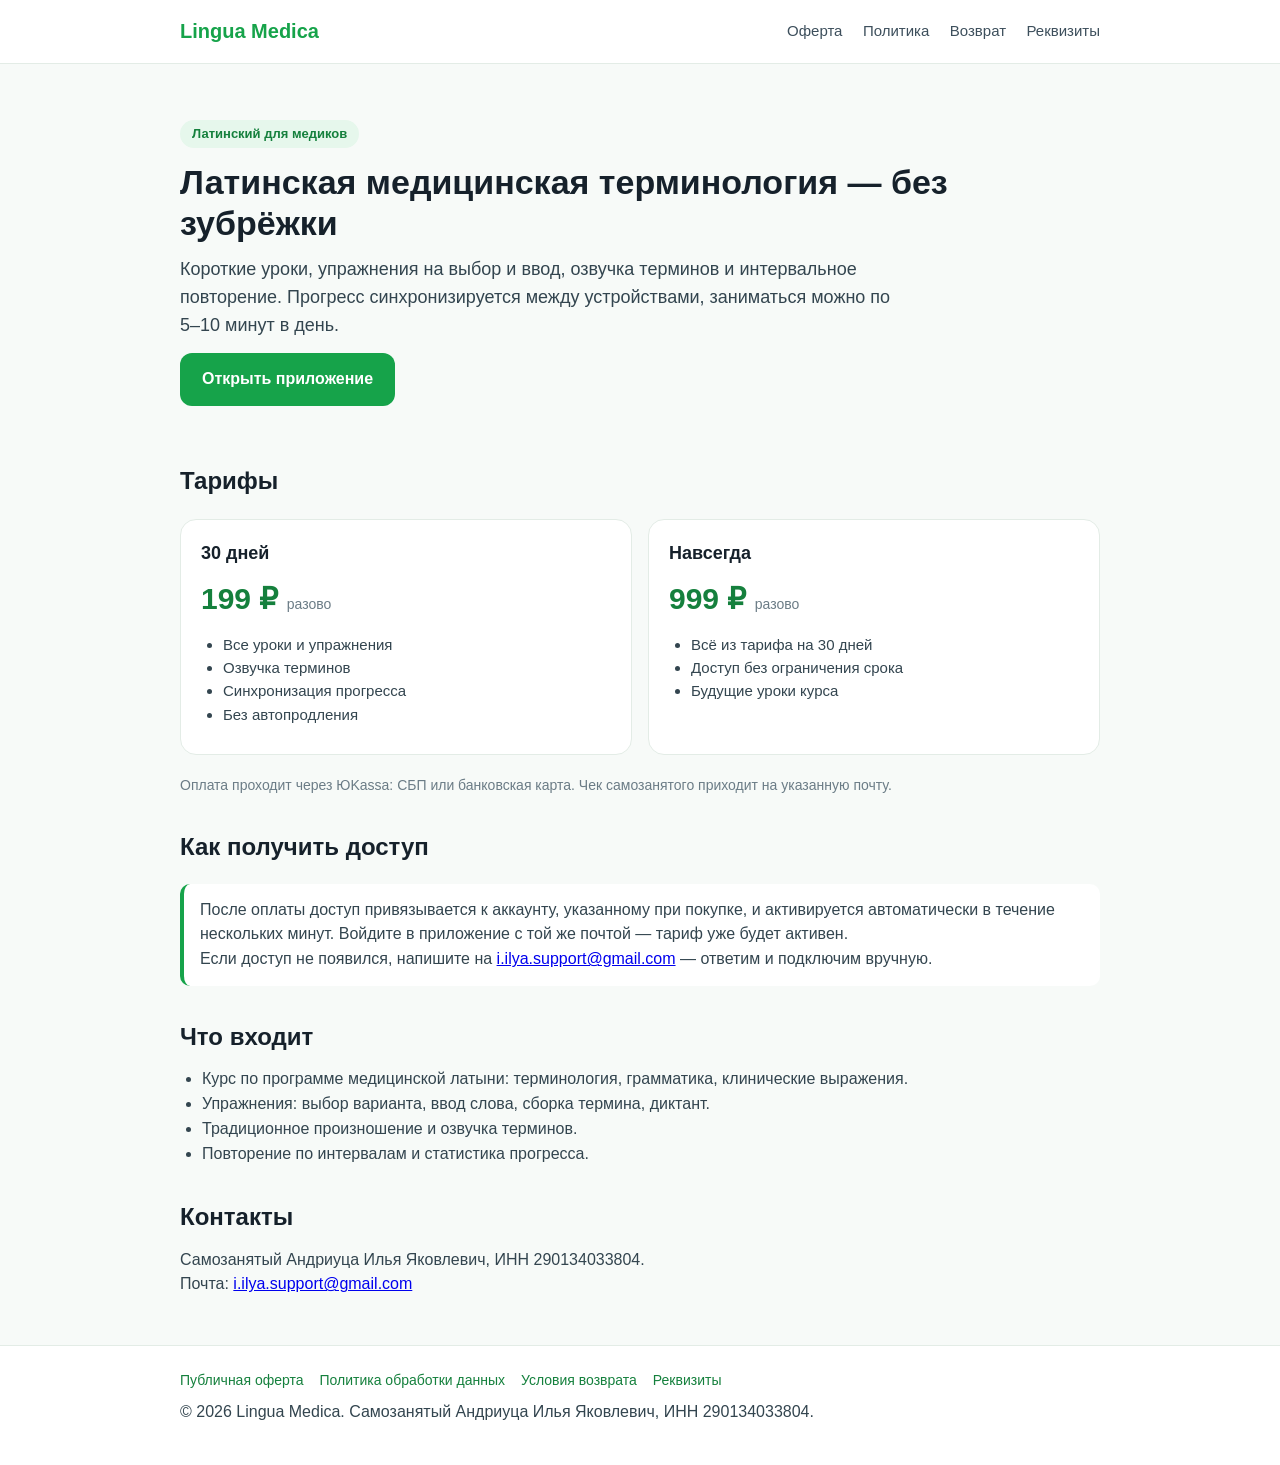
==== index.html @ 958d61e9 "Lingua Medica site for YooKassa" ====
<!doctype html>
<html lang="ru">
<head>
  <meta charset="utf-8" />
  <meta name="viewport" content="width=device-width, initial-scale=1" />
  <title>Lingua Medica — тренажёр латинской медицинской терминологии</title>
  <meta name="description" content="Онлайн-тренажёр латинской медицинской терминологии: уроки, упражнения, озвучка и повторение. Доступ на 30 дней — 199 ₽, навсегда — 999 ₽." />
  <link rel="stylesheet" href="/styles.css" />
</head>
<body>
<header>
  <div class="wrap">
    <a class="logo" href="/">Lingua Medica</a>
    <nav>
      <a href="/offer.html">Оферта</a>
      <a href="/privacy.html">Политика</a>
      <a href="/refund.html">Возврат</a>
      <a href="/requisites.html">Реквизиты</a>
    </nav>
  </div>
</header>

<main class="wrap">
  <section class="hero">
    <span class="badge">Латинский для медиков</span>
    <h1>Латинская медицинская терминология — без зубрёжки</h1>
    <p>Короткие уроки, упражнения на выбор и ввод, озвучка терминов и интервальное повторение.
       Прогресс синхронизируется между устройствами, заниматься можно по 5–10 минут в день.</p>
    <a class="btn" href="https://lingua-medica-web.onrender.com">Открыть приложение</a>
  </section>

  <h2>Тарифы</h2>
  <div class="cards">
    <div class="card">
      <h3>30 дней</h3>
      <div class="price">199 ₽ <small>разово</small></div>
      <ul>
        <li>Все уроки и упражнения</li>
        <li>Озвучка терминов</li>
        <li>Синхронизация прогресса</li>
        <li>Без автопродления</li>
      </ul>
    </div>
    <div class="card">
      <h3>Навсегда</h3>
      <div class="price">999 ₽ <small>разово</small></div>
      <ul>
        <li>Всё из тарифа на 30 дней</li>
        <li>Доступ без ограничения срока</li>
        <li>Будущие уроки курса</li>
      </ul>
    </div>
  </div>
  <p class="muted">Оплата проходит через ЮKassa: СБП или банковская карта. Чек самозанятого приходит на указанную почту.</p>

  <h2>Как получить доступ</h2>
  <div class="note">
    <p>После оплаты доступ привязывается к аккаунту, указанному при покупке, и активируется автоматически
       в течение нескольких минут. Войдите в приложение с той же почтой — тариф уже будет активен.</p>
    <p>Если доступ не появился, напишите на <a href="mailto:i.ilya.support@gmail.com">i.ilya.support@gmail.com</a> — ответим и подключим вручную.</p>
  </div>

  <h2>Что входит</h2>
  <ul>
    <li>Курс по программе медицинской латыни: терминология, грамматика, клинические выражения.</li>
    <li>Упражнения: выбор варианта, ввод слова, сборка термина, диктант.</li>
    <li>Традиционное произношение и озвучка терминов.</li>
    <li>Повторение по интервалам и статистика прогресса.</li>
  </ul>

  <h2>Контакты</h2>
  <p>Самозанятый Андриуца Илья Яковлевич, ИНН 290134033804.</p>
  <p>Почта: <a href="mailto:i.ilya.support@gmail.com">i.ilya.support@gmail.com</a></p>
</main>

<footer>
  <div class="wrap">
    <div class="links">
      <a href="/offer.html">Публичная оферта</a>
      <a href="/privacy.html">Политика обработки данных</a>
      <a href="/refund.html">Условия возврата</a>
      <a href="/requisites.html">Реквизиты</a>
    </div>
    <p>© 2026 Lingua Medica. Самозанятый Андриуца Илья Яковлевич, ИНН 290134033804.</p>
  </div>
</footer>
</body>
</html>
---- styles.css ----
* { box-sizing: border-box; margin: 0; padding: 0; }
body {
  font-family: -apple-system, BlinkMacSystemFont, "Segoe UI", Roboto, sans-serif;
  color: #16212b;
  background: #f7faf8;
  line-height: 1.55;
}
.wrap { max-width: 960px; margin: 0 auto; padding: 0 20px; }
header {
  background: #fff;
  border-bottom: 1px solid #e3ece6;
  padding: 16px 0;
}
header .wrap { display: flex; align-items: center; justify-content: space-between; gap: 16px; flex-wrap: wrap; }
.logo { font-weight: 800; font-size: 20px; color: #16a34a; text-decoration: none; }
nav a { color: #3d4f5c; text-decoration: none; margin-left: 16px; font-size: 15px; }
nav a:hover { color: #16a34a; }
h1 { font-size: 34px; line-height: 1.2; margin-bottom: 12px; }
h2 { font-size: 24px; margin: 32px 0 12px; }
h3 { font-size: 18px; margin: 20px 0 8px; }
p, li { font-size: 16px; color: #33454f; }
ul { padding-left: 22px; margin: 8px 0; }
.hero { padding: 56px 0 24px; }
.hero p { font-size: 18px; max-width: 720px; }
.badge { display: inline-block; background: #e6f7ec; color: #15803d; border-radius: 999px; padding: 4px 12px; font-size: 13px; font-weight: 600; margin-bottom: 14px; }
.cards { display: grid; grid-template-columns: repeat(auto-fit, minmax(260px, 1fr)); gap: 16px; margin: 20px 0; }
.card { background: #fff; border: 1px solid #e3ece6; border-radius: 16px; padding: 20px; }
.card h3 { margin-top: 0; }
.price { font-size: 30px; font-weight: 800; color: #15803d; margin: 8px 0 2px; }
.price small { font-size: 14px; color: #6b7c86; font-weight: 500; }
.card ul { margin-top: 10px; }
.card li { font-size: 15px; }
.note { background: #fff; border-left: 4px solid #16a34a; border-radius: 10px; padding: 14px 16px; margin: 18px 0; }
footer { border-top: 1px solid #e3ece6; margin-top: 48px; padding: 24px 0 40px; color: #6b7c86; font-size: 14px; background: #fff; }
footer a { color: #15803d; text-decoration: none; }
footer .links { display: flex; gap: 16px; flex-wrap: wrap; margin-bottom: 8px; }
.legal { background: #fff; border-radius: 16px; padding: 28px; margin: 24px 0; border: 1px solid #e3ece6; }
.legal p { margin: 10px 0; }
.legal li { margin: 6px 0; }
.muted { color: #6b7c86; font-size: 14px; }
a.btn {
  display: inline-block; background: #16a34a; color: #fff; text-decoration: none;
  padding: 14px 22px; border-radius: 12px; font-weight: 700; margin-top: 14px;
}
a.btn:hover { background: #15803d; }
@media (max-width: 640px) { h1 { font-size: 27px; } header nav a { margin-left: 10px; font-size: 14px; } }
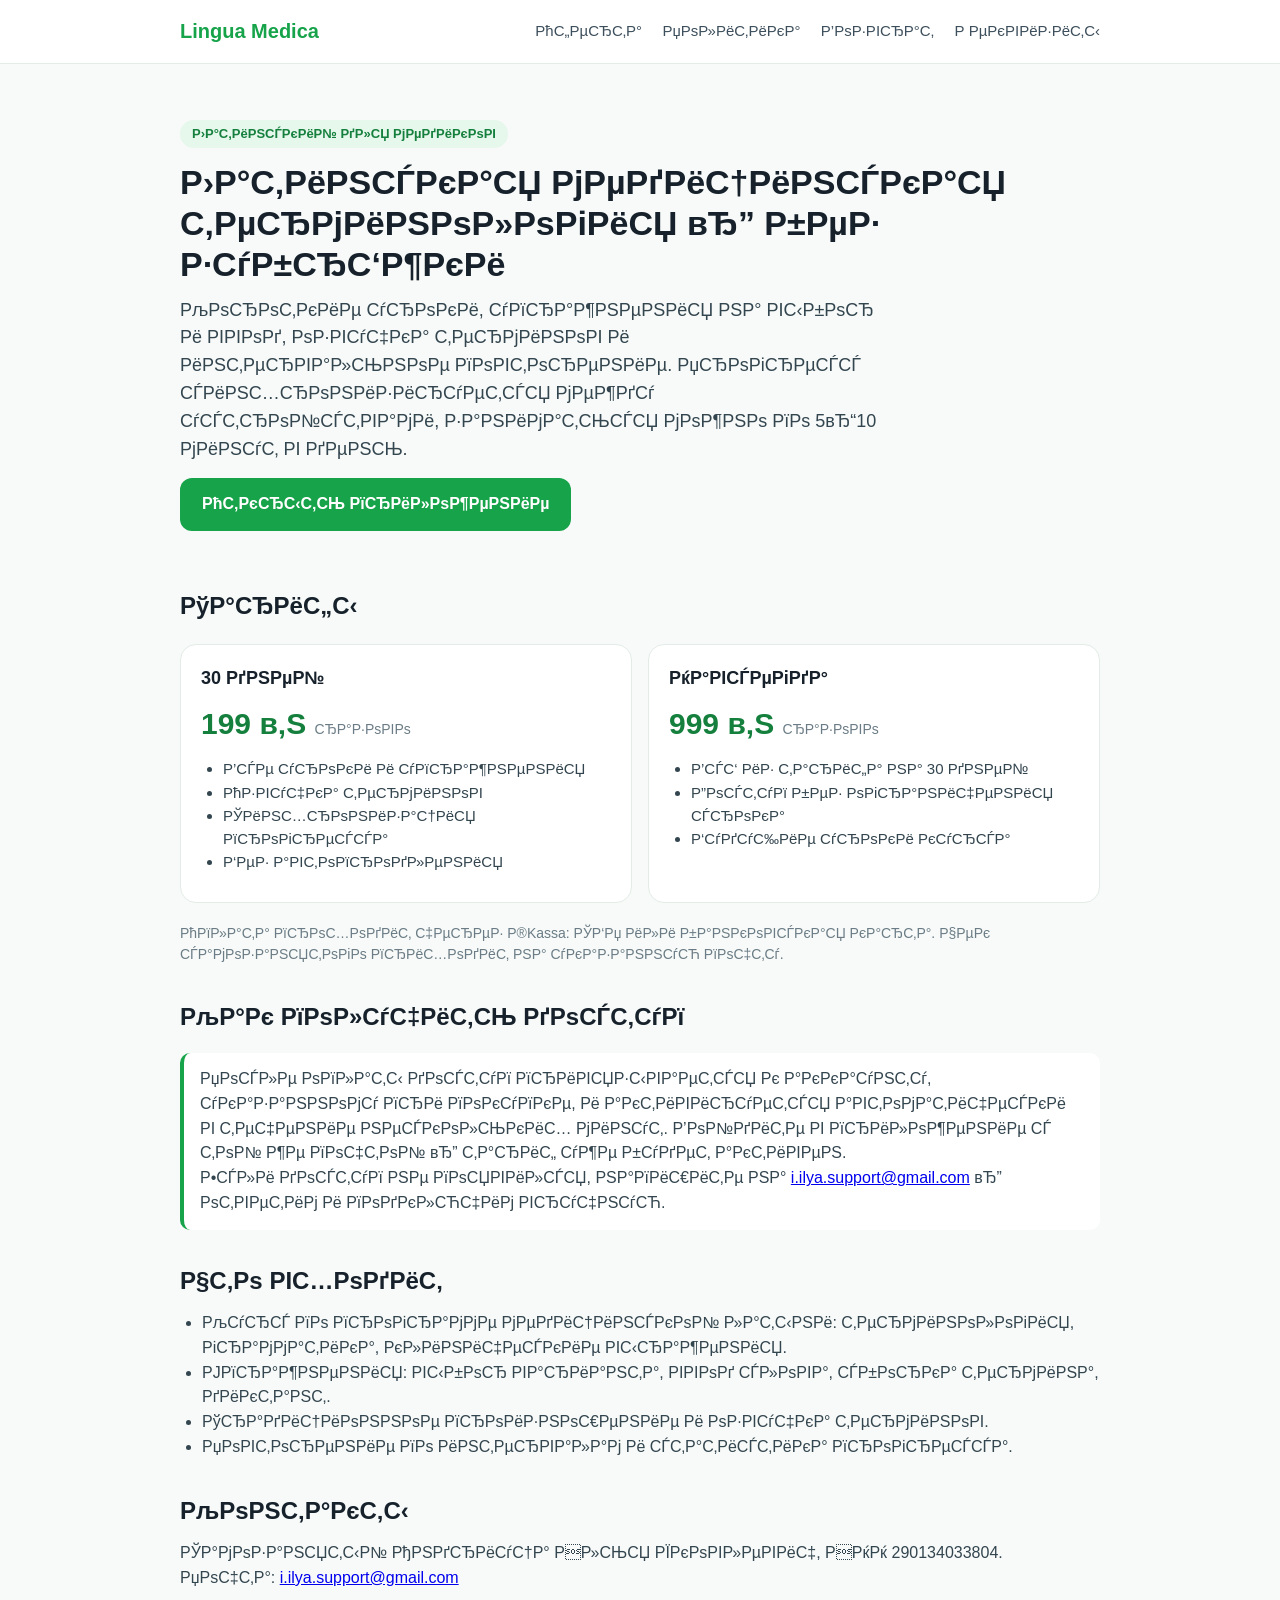
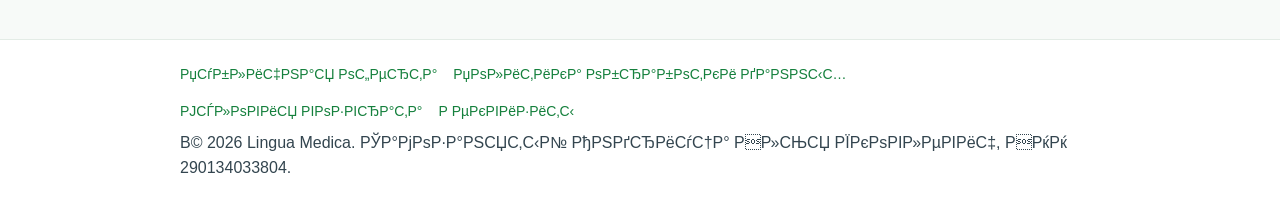
==== commit 951f45b8: "Relative links for GitHub Pages" ====
--- a/index.html
+++ b/index.html
@@ -1,88 +1,89 @@
-<!doctype html>
+﻿<!doctype html>
 <html lang="ru">
 <head>
   <meta charset="utf-8" />
   <meta name="viewport" content="width=device-width, initial-scale=1" />
-  <title>Lingua Medica — тренажёр латинской медицинской терминологии</title>
-  <meta name="description" content="Онлайн-тренажёр латинской медицинской терминологии: уроки, упражнения, озвучка и повторение. Доступ на 30 дней — 199 ₽, навсегда — 999 ₽." />
-  <link rel="stylesheet" href="/styles.css" />
+  <title>Lingua Medica вЂ” С‚СЂРµРЅР°Р¶С‘СЂ Р»Р°С‚РёРЅСЃРєРѕР№ РјРµРґРёС†РёРЅСЃРєРѕР№ С‚РµСЂРјРёРЅРѕР»РѕРіРёРё</title>
+  <meta name="description" content="РћРЅР»Р°Р№РЅ-С‚СЂРµРЅР°Р¶С‘СЂ Р»Р°С‚РёРЅСЃРєРѕР№ РјРµРґРёС†РёРЅСЃРєРѕР№ С‚РµСЂРјРёРЅРѕР»РѕРіРёРё: СѓСЂРѕРєРё, СѓРїСЂР°Р¶РЅРµРЅРёСЏ, РѕР·РІСѓС‡РєР° Рё РїРѕРІС‚РѕСЂРµРЅРёРµ. Р”РѕСЃС‚СѓРї РЅР° 30 РґРЅРµР№ вЂ” 199 в‚Ѕ, РЅР°РІСЃРµРіРґР° вЂ” 999 в‚Ѕ." />
+  <link rel="stylesheet" href="styles.css" />
 </head>
 <body>
 <header>
   <div class="wrap">
-    <a class="logo" href="/">Lingua Medica</a>
+    <a class="logo" href="index.html">Lingua Medica</a>
     <nav>
-      <a href="/offer.html">Оферта</a>
-      <a href="/privacy.html">Политика</a>
-      <a href="/refund.html">Возврат</a>
-      <a href="/requisites.html">Реквизиты</a>
+      <a href="offer.html">РћС„РµСЂС‚Р°</a>
+      <a href="privacy.html">РџРѕР»РёС‚РёРєР°</a>
+      <a href="refund.html">Р’РѕР·РІСЂР°С‚</a>
+      <a href="requisites.html">Р РµРєРІРёР·РёС‚С‹</a>
     </nav>
   </div>
 </header>
 
 <main class="wrap">
   <section class="hero">
-    <span class="badge">Латинский для медиков</span>
-    <h1>Латинская медицинская терминология — без зубрёжки</h1>
-    <p>Короткие уроки, упражнения на выбор и ввод, озвучка терминов и интервальное повторение.
-       Прогресс синхронизируется между устройствами, заниматься можно по 5–10 минут в день.</p>
-    <a class="btn" href="https://lingua-medica-web.onrender.com">Открыть приложение</a>
+    <span class="badge">Р›Р°С‚РёРЅСЃРєРёР№ РґР»СЏ РјРµРґРёРєРѕРІ</span>
+    <h1>Р›Р°С‚РёРЅСЃРєР°СЏ РјРµРґРёС†РёРЅСЃРєР°СЏ С‚РµСЂРјРёРЅРѕР»РѕРіРёСЏ вЂ” Р±РµР· Р·СѓР±СЂС‘Р¶РєРё</h1>
+    <p>РљРѕСЂРѕС‚РєРёРµ СѓСЂРѕРєРё, СѓРїСЂР°Р¶РЅРµРЅРёСЏ РЅР° РІС‹Р±РѕСЂ Рё РІРІРѕРґ, РѕР·РІСѓС‡РєР° С‚РµСЂРјРёРЅРѕРІ Рё РёРЅС‚РµСЂРІР°Р»СЊРЅРѕРµ РїРѕРІС‚РѕСЂРµРЅРёРµ.
+       РџСЂРѕРіСЂРµСЃСЃ СЃРёРЅС…СЂРѕРЅРёР·РёСЂСѓРµС‚СЃСЏ РјРµР¶РґСѓ СѓСЃС‚СЂРѕР№СЃС‚РІР°РјРё, Р·Р°РЅРёРјР°С‚СЊСЃСЏ РјРѕР¶РЅРѕ РїРѕ 5вЂ“10 РјРёРЅСѓС‚ РІ РґРµРЅСЊ.</p>
+    <a class="btn" href="https://lingua-medica-web.onrender.com">РћС‚РєСЂС‹С‚СЊ РїСЂРёР»РѕР¶РµРЅРёРµ</a>
   </section>
 
-  <h2>Тарифы</h2>
+  <h2>РўР°СЂРёС„С‹</h2>
   <div class="cards">
     <div class="card">
-      <h3>30 дней</h3>
-      <div class="price">199 ₽ <small>разово</small></div>
+      <h3>30 РґРЅРµР№</h3>
+      <div class="price">199 в‚Ѕ <small>СЂР°Р·РѕРІРѕ</small></div>
       <ul>
-        <li>Все уроки и упражнения</li>
-        <li>Озвучка терминов</li>
-        <li>Синхронизация прогресса</li>
-        <li>Без автопродления</li>
+        <li>Р’СЃРµ СѓСЂРѕРєРё Рё СѓРїСЂР°Р¶РЅРµРЅРёСЏ</li>
+        <li>РћР·РІСѓС‡РєР° С‚РµСЂРјРёРЅРѕРІ</li>
+        <li>РЎРёРЅС…СЂРѕРЅРёР·Р°С†РёСЏ РїСЂРѕРіСЂРµСЃСЃР°</li>
+        <li>Р‘РµР· Р°РІС‚РѕРїСЂРѕРґР»РµРЅРёСЏ</li>
       </ul>
     </div>
     <div class="card">
-      <h3>Навсегда</h3>
-      <div class="price">999 ₽ <small>разово</small></div>
+      <h3>РќР°РІСЃРµРіРґР°</h3>
+      <div class="price">999 в‚Ѕ <small>СЂР°Р·РѕРІРѕ</small></div>
       <ul>
-        <li>Всё из тарифа на 30 дней</li>
-        <li>Доступ без ограничения срока</li>
-        <li>Будущие уроки курса</li>
+        <li>Р’СЃС‘ РёР· С‚Р°СЂРёС„Р° РЅР° 30 РґРЅРµР№</li>
+        <li>Р”РѕСЃС‚СѓРї Р±РµР· РѕРіСЂР°РЅРёС‡РµРЅРёСЏ СЃСЂРѕРєР°</li>
+        <li>Р‘СѓРґСѓС‰РёРµ СѓСЂРѕРєРё РєСѓСЂСЃР°</li>
       </ul>
     </div>
   </div>
-  <p class="muted">Оплата проходит через ЮKassa: СБП или банковская карта. Чек самозанятого приходит на указанную почту.</p>
+  <p class="muted">РћРїР»Р°С‚Р° РїСЂРѕС…РѕРґРёС‚ С‡РµСЂРµР· Р®Kassa: РЎР‘Рџ РёР»Рё Р±Р°РЅРєРѕРІСЃРєР°СЏ РєР°СЂС‚Р°. Р§РµРє СЃР°РјРѕР·Р°РЅСЏС‚РѕРіРѕ РїСЂРёС…РѕРґРёС‚ РЅР° СѓРєР°Р·Р°РЅРЅСѓСЋ РїРѕС‡С‚Сѓ.</p>
 
-  <h2>Как получить доступ</h2>
+  <h2>РљР°Рє РїРѕР»СѓС‡РёС‚СЊ РґРѕСЃС‚СѓРї</h2>
   <div class="note">
-    <p>После оплаты доступ привязывается к аккаунту, указанному при покупке, и активируется автоматически
-       в течение нескольких минут. Войдите в приложение с той же почтой — тариф уже будет активен.</p>
-    <p>Если доступ не появился, напишите на <a href="mailto:i.ilya.support@gmail.com">i.ilya.support@gmail.com</a> — ответим и подключим вручную.</p>
+    <p>РџРѕСЃР»Рµ РѕРїР»Р°С‚С‹ РґРѕСЃС‚СѓРї РїСЂРёРІСЏР·С‹РІР°РµС‚СЃСЏ Рє Р°РєРєР°СѓРЅС‚Сѓ, СѓРєР°Р·Р°РЅРЅРѕРјСѓ РїСЂРё РїРѕРєСѓРїРєРµ, Рё Р°РєС‚РёРІРёСЂСѓРµС‚СЃСЏ Р°РІС‚РѕРјР°С‚РёС‡РµСЃРєРё
+       РІ С‚РµС‡РµРЅРёРµ РЅРµСЃРєРѕР»СЊРєРёС… РјРёРЅСѓС‚. Р’РѕР№РґРёС‚Рµ РІ РїСЂРёР»РѕР¶РµРЅРёРµ СЃ С‚РѕР№ Р¶Рµ РїРѕС‡С‚РѕР№ вЂ” С‚Р°СЂРёС„ СѓР¶Рµ Р±СѓРґРµС‚ Р°РєС‚РёРІРµРЅ.</p>
+    <p>Р•СЃР»Рё РґРѕСЃС‚СѓРї РЅРµ РїРѕСЏРІРёР»СЃСЏ, РЅР°РїРёС€РёС‚Рµ РЅР° <a href="mailto:i.ilya.support@gmail.com">i.ilya.support@gmail.com</a> вЂ” РѕС‚РІРµС‚РёРј Рё РїРѕРґРєР»СЋС‡РёРј РІСЂСѓС‡РЅСѓСЋ.</p>
   </div>
 
-  <h2>Что входит</h2>
+  <h2>Р§С‚Рѕ РІС…РѕРґРёС‚</h2>
   <ul>
-    <li>Курс по программе медицинской латыни: терминология, грамматика, клинические выражения.</li>
-    <li>Упражнения: выбор варианта, ввод слова, сборка термина, диктант.</li>
-    <li>Традиционное произношение и озвучка терминов.</li>
-    <li>Повторение по интервалам и статистика прогресса.</li>
+    <li>РљСѓСЂСЃ РїРѕ РїСЂРѕРіСЂР°РјРјРµ РјРµРґРёС†РёРЅСЃРєРѕР№ Р»Р°С‚С‹РЅРё: С‚РµСЂРјРёРЅРѕР»РѕРіРёСЏ, РіСЂР°РјРјР°С‚РёРєР°, РєР»РёРЅРёС‡РµСЃРєРёРµ РІС‹СЂР°Р¶РµРЅРёСЏ.</li>
+    <li>РЈРїСЂР°Р¶РЅРµРЅРёСЏ: РІС‹Р±РѕСЂ РІР°СЂРёР°РЅС‚Р°, РІРІРѕРґ СЃР»РѕРІР°, СЃР±РѕСЂРєР° С‚РµСЂРјРёРЅР°, РґРёРєС‚Р°РЅС‚.</li>
+    <li>РўСЂР°РґРёС†РёРѕРЅРЅРѕРµ РїСЂРѕРёР·РЅРѕС€РµРЅРёРµ Рё РѕР·РІСѓС‡РєР° С‚РµСЂРјРёРЅРѕРІ.</li>
+    <li>РџРѕРІС‚РѕСЂРµРЅРёРµ РїРѕ РёРЅС‚РµСЂРІР°Р»Р°Рј Рё СЃС‚Р°С‚РёСЃС‚РёРєР° РїСЂРѕРіСЂРµСЃСЃР°.</li>
   </ul>
 
-  <h2>Контакты</h2>
-  <p>Самозанятый Андриуца Илья Яковлевич, ИНН 290134033804.</p>
-  <p>Почта: <a href="mailto:i.ilya.support@gmail.com">i.ilya.support@gmail.com</a></p>
+  <h2>РљРѕРЅС‚Р°РєС‚С‹</h2>
+  <p>РЎР°РјРѕР·Р°РЅСЏС‚С‹Р№ РђРЅРґСЂРёСѓС†Р° РР»СЊСЏ РЇРєРѕРІР»РµРІРёС‡, РРќРќ 290134033804.</p>
+  <p>РџРѕС‡С‚Р°: <a href="mailto:i.ilya.support@gmail.com">i.ilya.support@gmail.com</a></p>
 </main>
 
 <footer>
   <div class="wrap">
     <div class="links">
-      <a href="/offer.html">Публичная оферта</a>
-      <a href="/privacy.html">Политика обработки данных</a>
-      <a href="/refund.html">Условия возврата</a>
-      <a href="/requisites.html">Реквизиты</a>
+      <a href="offer.html">РџСѓР±Р»РёС‡РЅР°СЏ РѕС„РµСЂС‚Р°</a>
+      <a href="privacy.html">РџРѕР»РёС‚РёРєР° РѕР±СЂР°Р±РѕС‚РєРё РґР°РЅРЅС‹С…</a>
+      <a href="refund.html">РЈСЃР»РѕРІРёСЏ РІРѕР·РІСЂР°С‚Р°</a>
+      <a href="requisites.html">Р РµРєРІРёР·РёС‚С‹</a>
     </div>
-    <p>© 2026 Lingua Medica. Самозанятый Андриуца Илья Яковлевич, ИНН 290134033804.</p>
+    <p>В© 2026 Lingua Medica. РЎР°РјРѕР·Р°РЅСЏС‚С‹Р№ РђРЅРґСЂРёСѓС†Р° РР»СЊСЏ РЇРєРѕРІР»РµРІРёС‡, РРќРќ 290134033804.</p>
   </div>
 </footer>
 </body>
 </html>
+
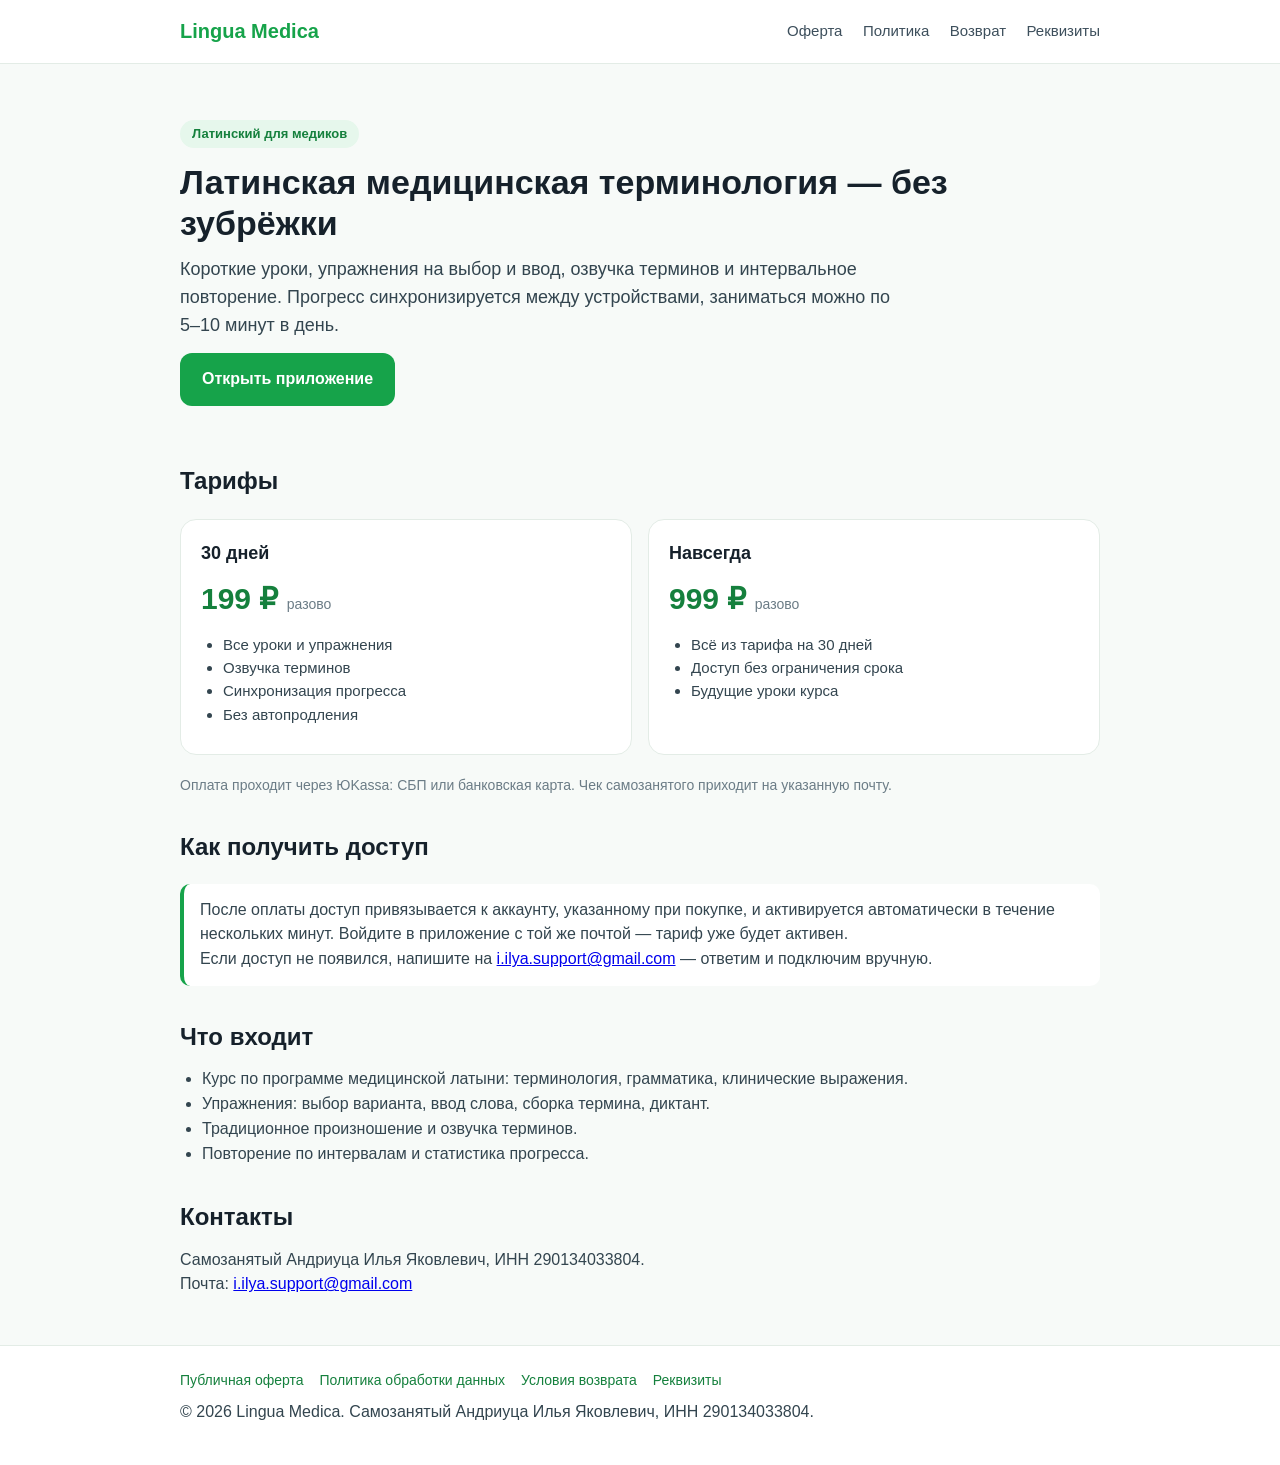
==== commit e106bf43: "Fix UTF-8 encoding of pages" ====
--- a/index.html
+++ b/index.html
@@ -3,8 +3,8 @@
 <head>
   <meta charset="utf-8" />
   <meta name="viewport" content="width=device-width, initial-scale=1" />
-  <title>Lingua Medica вЂ” С‚СЂРµРЅР°Р¶С‘СЂ Р»Р°С‚РёРЅСЃРєРѕР№ РјРµРґРёС†РёРЅСЃРєРѕР№ С‚РµСЂРјРёРЅРѕР»РѕРіРёРё</title>
-  <meta name="description" content="РћРЅР»Р°Р№РЅ-С‚СЂРµРЅР°Р¶С‘СЂ Р»Р°С‚РёРЅСЃРєРѕР№ РјРµРґРёС†РёРЅСЃРєРѕР№ С‚РµСЂРјРёРЅРѕР»РѕРіРёРё: СѓСЂРѕРєРё, СѓРїСЂР°Р¶РЅРµРЅРёСЏ, РѕР·РІСѓС‡РєР° Рё РїРѕРІС‚РѕСЂРµРЅРёРµ. Р”РѕСЃС‚СѓРї РЅР° 30 РґРЅРµР№ вЂ” 199 в‚Ѕ, РЅР°РІСЃРµРіРґР° вЂ” 999 в‚Ѕ." />
+  <title>Lingua Medica — тренажёр латинской медицинской терминологии</title>
+  <meta name="description" content="Онлайн-тренажёр латинской медицинской терминологии: уроки, упражнения, озвучка и повторение. Доступ на 30 дней — 199 ₽, навсегда — 999 ₽." />
   <link rel="stylesheet" href="styles.css" />
 </head>
 <body>
@@ -12,78 +12,77 @@
   <div class="wrap">
     <a class="logo" href="index.html">Lingua Medica</a>
     <nav>
-      <a href="offer.html">РћС„РµСЂС‚Р°</a>
-      <a href="privacy.html">РџРѕР»РёС‚РёРєР°</a>
-      <a href="refund.html">Р’РѕР·РІСЂР°С‚</a>
-      <a href="requisites.html">Р РµРєРІРёР·РёС‚С‹</a>
+      <a href="offer.html">Оферта</a>
+      <a href="privacy.html">Политика</a>
+      <a href="refund.html">Возврат</a>
+      <a href="requisites.html">Реквизиты</a>
     </nav>
   </div>
 </header>
 
 <main class="wrap">
   <section class="hero">
-    <span class="badge">Р›Р°С‚РёРЅСЃРєРёР№ РґР»СЏ РјРµРґРёРєРѕРІ</span>
-    <h1>Р›Р°С‚РёРЅСЃРєР°СЏ РјРµРґРёС†РёРЅСЃРєР°СЏ С‚РµСЂРјРёРЅРѕР»РѕРіРёСЏ вЂ” Р±РµР· Р·СѓР±СЂС‘Р¶РєРё</h1>
-    <p>РљРѕСЂРѕС‚РєРёРµ СѓСЂРѕРєРё, СѓРїСЂР°Р¶РЅРµРЅРёСЏ РЅР° РІС‹Р±РѕСЂ Рё РІРІРѕРґ, РѕР·РІСѓС‡РєР° С‚РµСЂРјРёРЅРѕРІ Рё РёРЅС‚РµСЂРІР°Р»СЊРЅРѕРµ РїРѕРІС‚РѕСЂРµРЅРёРµ.
-       РџСЂРѕРіСЂРµСЃСЃ СЃРёРЅС…СЂРѕРЅРёР·РёСЂСѓРµС‚СЃСЏ РјРµР¶РґСѓ СѓСЃС‚СЂРѕР№СЃС‚РІР°РјРё, Р·Р°РЅРёРјР°С‚СЊСЃСЏ РјРѕР¶РЅРѕ РїРѕ 5вЂ“10 РјРёРЅСѓС‚ РІ РґРµРЅСЊ.</p>
-    <a class="btn" href="https://lingua-medica-web.onrender.com">РћС‚РєСЂС‹С‚СЊ РїСЂРёР»РѕР¶РµРЅРёРµ</a>
+    <span class="badge">Латинский для медиков</span>
+    <h1>Латинская медицинская терминология — без зубрёжки</h1>
+    <p>Короткие уроки, упражнения на выбор и ввод, озвучка терминов и интервальное повторение.
+       Прогресс синхронизируется между устройствами, заниматься можно по 5–10 минут в день.</p>
+    <a class="btn" href="https://lingua-medica-web.onrender.com">Открыть приложение</a>
   </section>
 
-  <h2>РўР°СЂРёС„С‹</h2>
+  <h2>Тарифы</h2>
   <div class="cards">
     <div class="card">
-      <h3>30 РґРЅРµР№</h3>
-      <div class="price">199 в‚Ѕ <small>СЂР°Р·РѕРІРѕ</small></div>
+      <h3>30 дней</h3>
+      <div class="price">199 ₽ <small>разово</small></div>
       <ul>
-        <li>Р’СЃРµ СѓСЂРѕРєРё Рё СѓРїСЂР°Р¶РЅРµРЅРёСЏ</li>
-        <li>РћР·РІСѓС‡РєР° С‚РµСЂРјРёРЅРѕРІ</li>
-        <li>РЎРёРЅС…СЂРѕРЅРёР·Р°С†РёСЏ РїСЂРѕРіСЂРµСЃСЃР°</li>
-        <li>Р‘РµР· Р°РІС‚РѕРїСЂРѕРґР»РµРЅРёСЏ</li>
+        <li>Все уроки и упражнения</li>
+        <li>Озвучка терминов</li>
+        <li>Синхронизация прогресса</li>
+        <li>Без автопродления</li>
       </ul>
     </div>
     <div class="card">
-      <h3>РќР°РІСЃРµРіРґР°</h3>
-      <div class="price">999 в‚Ѕ <small>СЂР°Р·РѕРІРѕ</small></div>
+      <h3>Навсегда</h3>
+      <div class="price">999 ₽ <small>разово</small></div>
       <ul>
-        <li>Р’СЃС‘ РёР· С‚Р°СЂРёС„Р° РЅР° 30 РґРЅРµР№</li>
-        <li>Р”РѕСЃС‚СѓРї Р±РµР· РѕРіСЂР°РЅРёС‡РµРЅРёСЏ СЃСЂРѕРєР°</li>
-        <li>Р‘СѓРґСѓС‰РёРµ СѓСЂРѕРєРё РєСѓСЂСЃР°</li>
+        <li>Всё из тарифа на 30 дней</li>
+        <li>Доступ без ограничения срока</li>
+        <li>Будущие уроки курса</li>
       </ul>
     </div>
   </div>
-  <p class="muted">РћРїР»Р°С‚Р° РїСЂРѕС…РѕРґРёС‚ С‡РµСЂРµР· Р®Kassa: РЎР‘Рџ РёР»Рё Р±Р°РЅРєРѕРІСЃРєР°СЏ РєР°СЂС‚Р°. Р§РµРє СЃР°РјРѕР·Р°РЅСЏС‚РѕРіРѕ РїСЂРёС…РѕРґРёС‚ РЅР° СѓРєР°Р·Р°РЅРЅСѓСЋ РїРѕС‡С‚Сѓ.</p>
+  <p class="muted">Оплата проходит через ЮKassa: СБП или банковская карта. Чек самозанятого приходит на указанную почту.</p>
 
-  <h2>РљР°Рє РїРѕР»СѓС‡РёС‚СЊ РґРѕСЃС‚СѓРї</h2>
+  <h2>Как получить доступ</h2>
   <div class="note">
-    <p>РџРѕСЃР»Рµ РѕРїР»Р°С‚С‹ РґРѕСЃС‚СѓРї РїСЂРёРІСЏР·С‹РІР°РµС‚СЃСЏ Рє Р°РєРєР°СѓРЅС‚Сѓ, СѓРєР°Р·Р°РЅРЅРѕРјСѓ РїСЂРё РїРѕРєСѓРїРєРµ, Рё Р°РєС‚РёРІРёСЂСѓРµС‚СЃСЏ Р°РІС‚РѕРјР°С‚РёС‡РµСЃРєРё
-       РІ С‚РµС‡РµРЅРёРµ РЅРµСЃРєРѕР»СЊРєРёС… РјРёРЅСѓС‚. Р’РѕР№РґРёС‚Рµ РІ РїСЂРёР»РѕР¶РµРЅРёРµ СЃ С‚РѕР№ Р¶Рµ РїРѕС‡С‚РѕР№ вЂ” С‚Р°СЂРёС„ СѓР¶Рµ Р±СѓРґРµС‚ Р°РєС‚РёРІРµРЅ.</p>
-    <p>Р•СЃР»Рё РґРѕСЃС‚СѓРї РЅРµ РїРѕСЏРІРёР»СЃСЏ, РЅР°РїРёС€РёС‚Рµ РЅР° <a href="mailto:i.ilya.support@gmail.com">i.ilya.support@gmail.com</a> вЂ” РѕС‚РІРµС‚РёРј Рё РїРѕРґРєР»СЋС‡РёРј РІСЂСѓС‡РЅСѓСЋ.</p>
+    <p>После оплаты доступ привязывается к аккаунту, указанному при покупке, и активируется автоматически
+       в течение нескольких минут. Войдите в приложение с той же почтой — тариф уже будет активен.</p>
+    <p>Если доступ не появился, напишите на <a href="mailto:i.ilya.support@gmail.com">i.ilya.support@gmail.com</a> — ответим и подключим вручную.</p>
   </div>
 
-  <h2>Р§С‚Рѕ РІС…РѕРґРёС‚</h2>
+  <h2>Что входит</h2>
   <ul>
-    <li>РљСѓСЂСЃ РїРѕ РїСЂРѕРіСЂР°РјРјРµ РјРµРґРёС†РёРЅСЃРєРѕР№ Р»Р°С‚С‹РЅРё: С‚РµСЂРјРёРЅРѕР»РѕРіРёСЏ, РіСЂР°РјРјР°С‚РёРєР°, РєР»РёРЅРёС‡РµСЃРєРёРµ РІС‹СЂР°Р¶РµРЅРёСЏ.</li>
-    <li>РЈРїСЂР°Р¶РЅРµРЅРёСЏ: РІС‹Р±РѕСЂ РІР°СЂРёР°РЅС‚Р°, РІРІРѕРґ СЃР»РѕРІР°, СЃР±РѕСЂРєР° С‚РµСЂРјРёРЅР°, РґРёРєС‚Р°РЅС‚.</li>
-    <li>РўСЂР°РґРёС†РёРѕРЅРЅРѕРµ РїСЂРѕРёР·РЅРѕС€РµРЅРёРµ Рё РѕР·РІСѓС‡РєР° С‚РµСЂРјРёРЅРѕРІ.</li>
-    <li>РџРѕРІС‚РѕСЂРµРЅРёРµ РїРѕ РёРЅС‚РµСЂРІР°Р»Р°Рј Рё СЃС‚Р°С‚РёСЃС‚РёРєР° РїСЂРѕРіСЂРµСЃСЃР°.</li>
+    <li>Курс по программе медицинской латыни: терминология, грамматика, клинические выражения.</li>
+    <li>Упражнения: выбор варианта, ввод слова, сборка термина, диктант.</li>
+    <li>Традиционное произношение и озвучка терминов.</li>
+    <li>Повторение по интервалам и статистика прогресса.</li>
   </ul>
 
-  <h2>РљРѕРЅС‚Р°РєС‚С‹</h2>
-  <p>РЎР°РјРѕР·Р°РЅСЏС‚С‹Р№ РђРЅРґСЂРёСѓС†Р° РР»СЊСЏ РЇРєРѕРІР»РµРІРёС‡, РРќРќ 290134033804.</p>
-  <p>РџРѕС‡С‚Р°: <a href="mailto:i.ilya.support@gmail.com">i.ilya.support@gmail.com</a></p>
+  <h2>Контакты</h2>
+  <p>Самозанятый Андриуца Илья Яковлевич, ИНН 290134033804.</p>
+  <p>Почта: <a href="mailto:i.ilya.support@gmail.com">i.ilya.support@gmail.com</a></p>
 </main>
 
 <footer>
   <div class="wrap">
     <div class="links">
-      <a href="offer.html">РџСѓР±Р»РёС‡РЅР°СЏ РѕС„РµСЂС‚Р°</a>
-      <a href="privacy.html">РџРѕР»РёС‚РёРєР° РѕР±СЂР°Р±РѕС‚РєРё РґР°РЅРЅС‹С…</a>
-      <a href="refund.html">РЈСЃР»РѕРІРёСЏ РІРѕР·РІСЂР°С‚Р°</a>
-      <a href="requisites.html">Р РµРєРІРёР·РёС‚С‹</a>
+      <a href="offer.html">Публичная оферта</a>
+      <a href="privacy.html">Политика обработки данных</a>
+      <a href="refund.html">Условия возврата</a>
+      <a href="requisites.html">Реквизиты</a>
     </div>
-    <p>В© 2026 Lingua Medica. РЎР°РјРѕР·Р°РЅСЏС‚С‹Р№ РђРЅРґСЂРёСѓС†Р° РР»СЊСЏ РЇРєРѕРІР»РµРІРёС‡, РРќРќ 290134033804.</p>
+    <p>© 2026 Lingua Medica. Самозанятый Андриуца Илья Яковлевич, ИНН 290134033804.</p>
   </div>
 </footer>
 </body>
 </html>
-
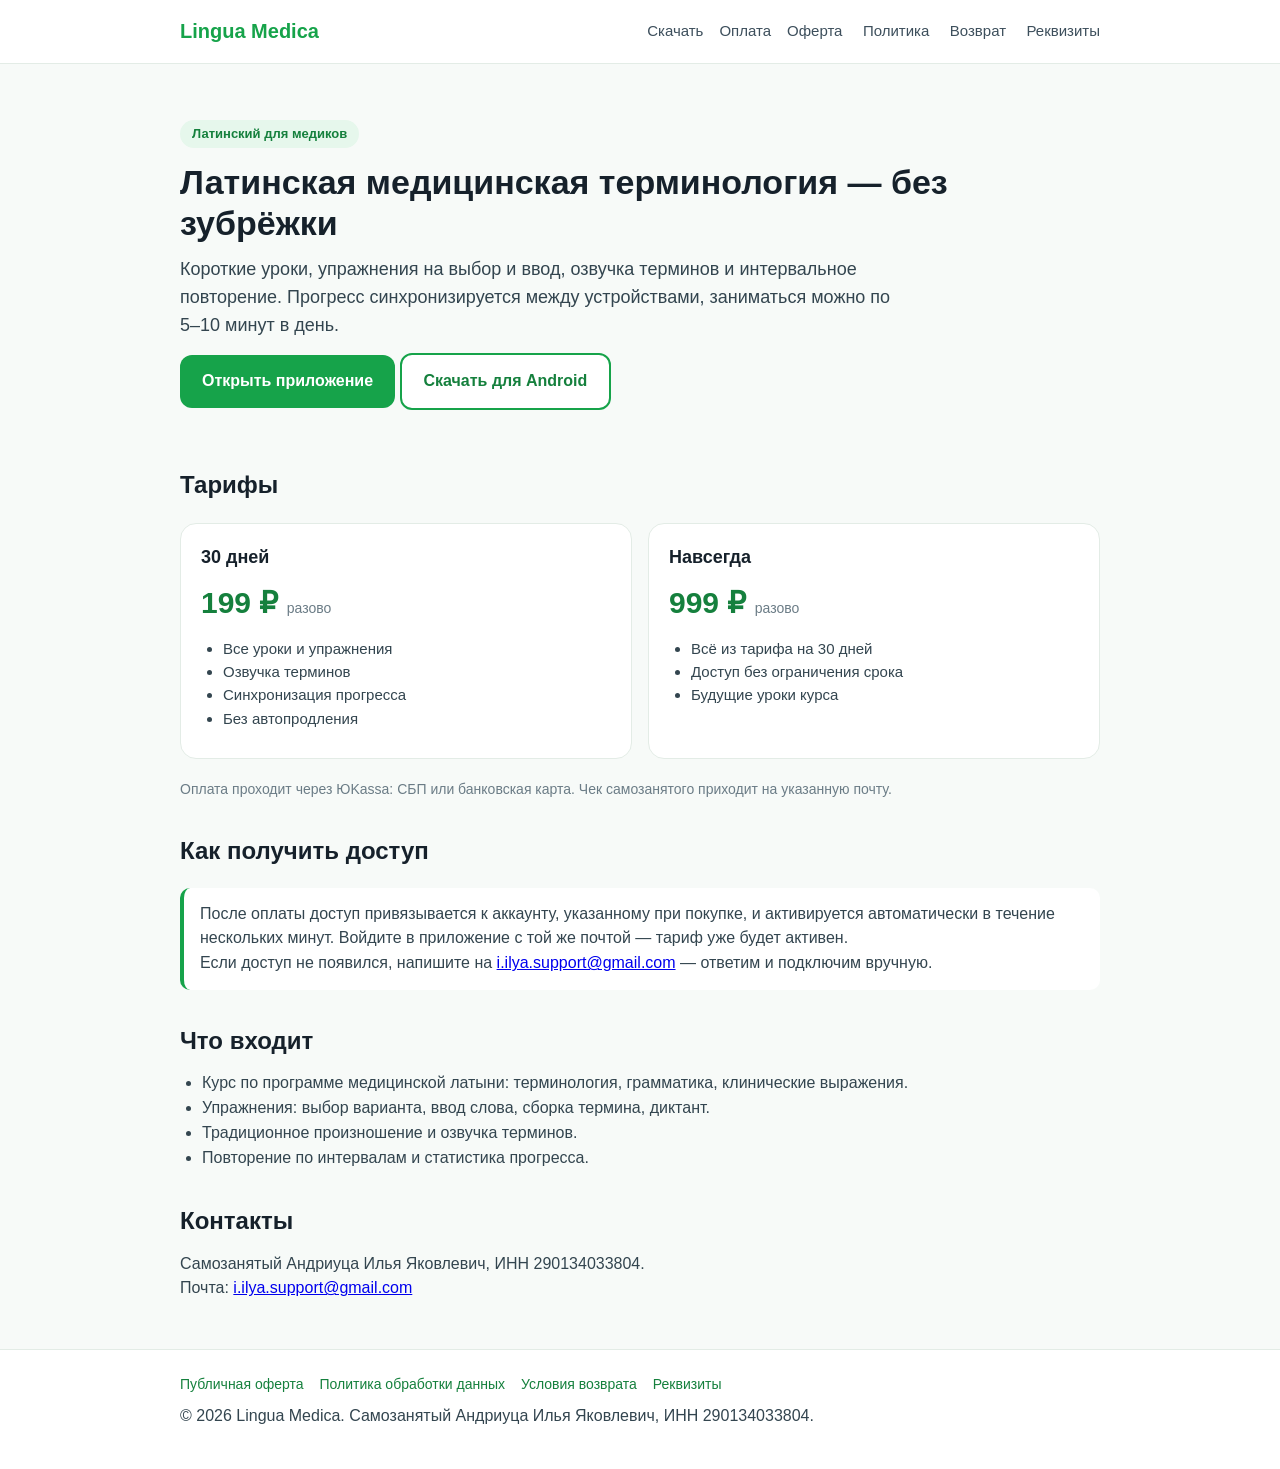
==== commit 5b18bb08: "Add download and pay links" ====
--- a/index.html
+++ b/index.html
@@ -12,7 +12,7 @@
   <div class="wrap">
     <a class="logo" href="index.html">Lingua Medica</a>
     <nav>
-      <a href="offer.html">Оферта</a>
+      <a href="download.html">Скачать</a><a href="pay.html">Оплата</a><a href="offer.html">Оферта</a>
       <a href="privacy.html">Политика</a>
       <a href="refund.html">Возврат</a>
       <a href="requisites.html">Реквизиты</a>
@@ -26,7 +26,7 @@
     <h1>Латинская медицинская терминология — без зубрёжки</h1>
     <p>Короткие уроки, упражнения на выбор и ввод, озвучка терминов и интервальное повторение.
        Прогресс синхронизируется между устройствами, заниматься можно по 5–10 минут в день.</p>
-    <a class="btn" href="https://lingua-medica-web.onrender.com">Открыть приложение</a>
+    <a class="btn" href="https://lingua-medica-web.onrender.com">Открыть приложение</a> <a class="btn" style="background:#fff;color:#15803d;border:2px solid #16a34a" href="download.html">Скачать для Android</a>
   </section>
 
   <h2>Тарифы</h2>
@@ -86,3 +86,4 @@
 </footer>
 </body>
 </html>
+
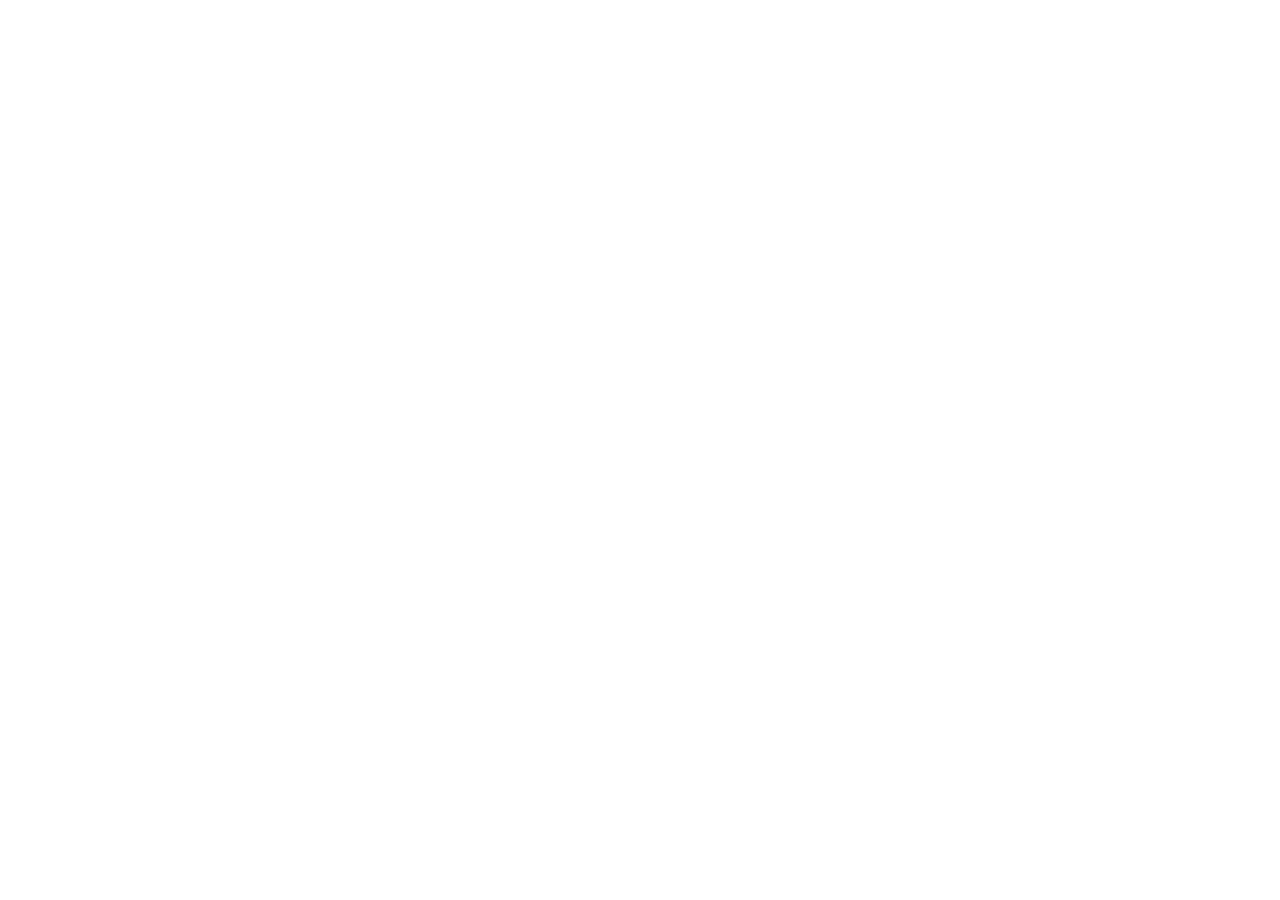
==== commit 99088c70: "Pages: redirect to onrender.com" ====
--- a/index.html
+++ b/index.html
@@ -1,89 +1,14 @@
-﻿<!doctype html>
+<!doctype html>
 <html lang="ru">
 <head>
   <meta charset="utf-8" />
   <meta name="viewport" content="width=device-width, initial-scale=1" />
-  <title>Lingua Medica — тренажёр латинской медицинской терминологии</title>
-  <meta name="description" content="Онлайн-тренажёр латинской медицинской терминологии: уроки, упражнения, озвучка и повторение. Доступ на 30 дней — 199 ₽, навсегда — 999 ₽." />
-  <link rel="stylesheet" href="styles.css" />
+  <title>Lingua Medica — сайт переехал</title>
+  <link rel="canonical" href="https://lingua-medica-site.onrender.com/" />
+  <meta http-equiv="refresh" content="0; url=https://lingua-medica-site.onrender.com/" />
+  <script>location.replace("https://lingua-medica-site.onrender.com/");</script>
 </head>
 <body>
-<header>
-  <div class="wrap">
-    <a class="logo" href="index.html">Lingua Medica</a>
-    <nav>
-      <a href="download.html">Скачать</a><a href="pay.html">Оплата</a><a href="offer.html">Оферта</a>
-      <a href="privacy.html">Политика</a>
-      <a href="refund.html">Возврат</a>
-      <a href="requisites.html">Реквизиты</a>
-    </nav>
-  </div>
-</header>
-
-<main class="wrap">
-  <section class="hero">
-    <span class="badge">Латинский для медиков</span>
-    <h1>Латинская медицинская терминология — без зубрёжки</h1>
-    <p>Короткие уроки, упражнения на выбор и ввод, озвучка терминов и интервальное повторение.
-       Прогресс синхронизируется между устройствами, заниматься можно по 5–10 минут в день.</p>
-    <a class="btn" href="https://lingua-medica-web.onrender.com">Открыть приложение</a> <a class="btn" style="background:#fff;color:#15803d;border:2px solid #16a34a" href="download.html">Скачать для Android</a>
-  </section>
-
-  <h2>Тарифы</h2>
-  <div class="cards">
-    <div class="card">
-      <h3>30 дней</h3>
-      <div class="price">199 ₽ <small>разово</small></div>
-      <ul>
-        <li>Все уроки и упражнения</li>
-        <li>Озвучка терминов</li>
-        <li>Синхронизация прогресса</li>
-        <li>Без автопродления</li>
-      </ul>
-    </div>
-    <div class="card">
-      <h3>Навсегда</h3>
-      <div class="price">999 ₽ <small>разово</small></div>
-      <ul>
-        <li>Всё из тарифа на 30 дней</li>
-        <li>Доступ без ограничения срока</li>
-        <li>Будущие уроки курса</li>
-      </ul>
-    </div>
-  </div>
-  <p class="muted">Оплата проходит через ЮKassa: СБП или банковская карта. Чек самозанятого приходит на указанную почту.</p>
-
-  <h2>Как получить доступ</h2>
-  <div class="note">
-    <p>После оплаты доступ привязывается к аккаунту, указанному при покупке, и активируется автоматически
-       в течение нескольких минут. Войдите в приложение с той же почтой — тариф уже будет активен.</p>
-    <p>Если доступ не появился, напишите на <a href="mailto:i.ilya.support@gmail.com">i.ilya.support@gmail.com</a> — ответим и подключим вручную.</p>
-  </div>
-
-  <h2>Что входит</h2>
-  <ul>
-    <li>Курс по программе медицинской латыни: терминология, грамматика, клинические выражения.</li>
-    <li>Упражнения: выбор варианта, ввод слова, сборка термина, диктант.</li>
-    <li>Традиционное произношение и озвучка терминов.</li>
-    <li>Повторение по интервалам и статистика прогресса.</li>
-  </ul>
-
-  <h2>Контакты</h2>
-  <p>Самозанятый Андриуца Илья Яковлевич, ИНН 290134033804.</p>
-  <p>Почта: <a href="mailto:i.ilya.support@gmail.com">i.ilya.support@gmail.com</a></p>
-</main>
-
-<footer>
-  <div class="wrap">
-    <div class="links">
-      <a href="offer.html">Публичная оферта</a>
-      <a href="privacy.html">Политика обработки данных</a>
-      <a href="refund.html">Условия возврата</a>
-      <a href="requisites.html">Реквизиты</a>
-    </div>
-    <p>© 2026 Lingua Medica. Самозанятый Андриуца Илья Яковлевич, ИНН 290134033804.</p>
-  </div>
-</footer>
+  <p>Сайт переехал: <a href="https://lingua-medica-site.onrender.com/">https://lingua-medica-site.onrender.com/</a></p>
 </body>
-</html>
-
+</html>
